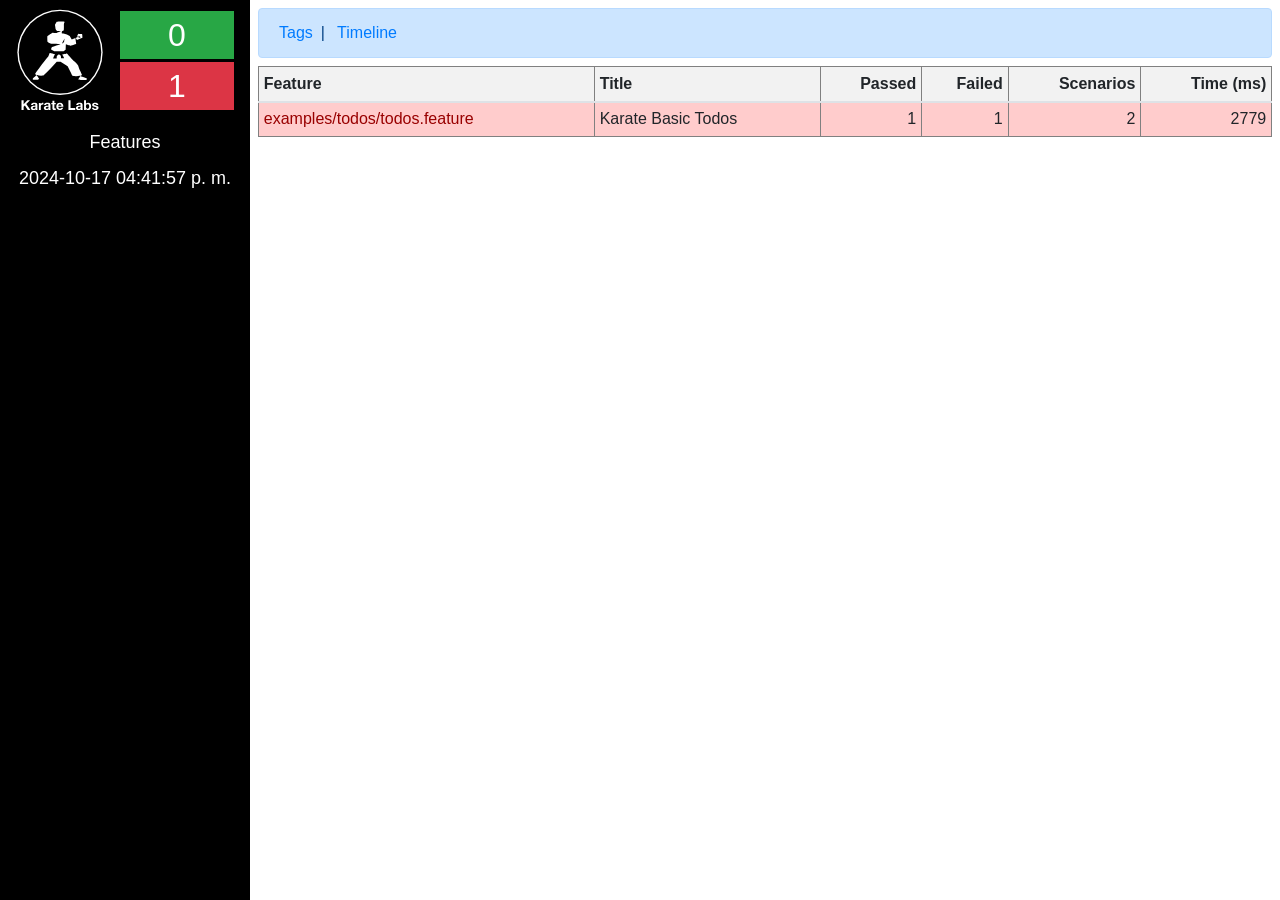
==== karate-template/target/karate-reports/karate-summary.html @ 6a486c6c "Explanation methods" ====
<!DOCTYPE html>
<html lang="en">
  <head>
    <meta charset="utf-8"/>
    <meta name="viewport" content="width=device-width, initial-scale=1, shrink-to-fit=no"/>
    <link rel="stylesheet" href="res/bootstrap.min.css" type="text/css"/>
    <link rel="stylesheet" href="res/karate-report.css" type="text/css"/>
    <link rel="shortcut icon" href="favicon.ico"/>
    <script type="text/javascript" src="res/jquery.min.js"></script>
    <script type="text/javascript" src="res/jquery.tablesorter.min.js"></script>
    <script type="text/javascript" src="res/bootstrap.min.js"></script>
    <script type="text/javascript" src="res/karate-report.js"></script>    
    <title>Karate Summary Report</title>
  </head>
  <body>
    <div id="root-container">
      <div id="leftnav">
        
        <div>
  <div class="nav-logo">
    <a href="https://karatelabs.io">
      <img src="karate-labs-logo-ring.svg" alt="Karate Labs"/>
    </a>
    <div class="nav-count">
      <div id="nav-pass" class="bg-success">0</div>
      <div id="nav-fail" class="bg-danger">1</div>
    </div>
  </div>
  <div id="nav-env">
    <div></div>
  </div>
  <div id="nav-type">
    <div>Features</div>
  </div>
  <div id="nav-date">
    <div>2024-10-17 04:41:57 p. m.</div>
  </div>
</div>

      </div>
      <div id="content">
        <div class="page-heading alert alert-primary">
          <a href="karate-tags.html">Tags</a><span class="feature-label">|</span>
          <a href="karate-timeline.html">Timeline</a>
        </div>
        <table class="features-table table table-sm">
          <thead>
            <tr>
              <th>Feature</th>
              <th>Title</th>
              <th class="num">Passed</th>
              <th class="num">Failed</th>
              <th class="num">Scenarios</th>
              <th class="num">Time (ms)</th>
            </tr>
          </thead>
          <tbody>
            <tr class="failed">
              <td>
                <a href="examples.todos.todos.html">examples/todos/todos.feature</a>
              </td>
              <td>Karate Basic Todos</td>
              <td class="num">1</td>
              <td class="num">1</td>
              <td class="num">2</td>
              <td class="num">2779</td>
            </tr>
          </tbody>
        </table>
      </div>
    </div>
  </body>
</html>
---- karate-template/target/karate-reports/res/karate-report.css ----
#root-container { display: flex; align-items: stretch; }
#leftnav { min-width: 250px; max-width: 250px; min-height: 100vh; background: #000; color: #fff; position: fixed; }

.nav-logo { display: flex; }
.nav-logo img { width: 120px; padding: 0.3em; }
.nav-count { margin-top: 0.5em; margin-right: 1em; width: 100%; }
#nav-pass, #nav-fail { font-size: xx-large; text-align: center; width: 100%; display: block; margin-top: 0.1em; }
#nav-type, #nav-date, #nav-env { margin: 0.5em 1em; font-size: large; text-align: center; }

.nav-container { display: flex; flex-direction: column; overflow-y: scroll; height: 80vh; }
.nav-item { margin: 0.5em 1em; padding: 0.2em; }
.nav-item a { color: #000; display: block; }

#content { padding: 0.5em; margin-left: 250px; width: 100%; }

.features-table, .tags-table { border: 1px solid gray; }
.tags-table th, .tags-table td { text-align: center; }
.tags-table .feature-cell { text-align: left; }
.features-table .passed a, .tags-table .passed a { color: #006600; }
.features-table .failed a, .tags-table .failed a { color: #990000; }
.features-table th, .tags-table th { border: 1px solid gray; background-color: #f2f2f2; }
.features-table td, .tags-table td { border: 1px solid gray; }
.num { text-align: right; }

.page-heading  { margin-bottom: 0.5em; }
.feature-label { padding: 0 0.5em; }
.feature-path { font-weight: bold; font-style: italic; }
.feature-name { font-weight: bold; }
.feature-description { font-style: italic; padding-left: 1em; }

.scenario { border: 1px solid gray; margin-bottom: 1em;  }
.scenario-heading { border-bottom: 1px solid gray; margin-bottom: 2px; display: flex; }
.heading-container { padding: 0.2em 0.5em; background-color: #fff3cd; width: 100%; margin: 0 0 0 2px; }
.scenario-tags .badge { margin-right: 0.5em; }
.scenario-name { font-weight: bold; padding-left: 0.2em; }
.scenario-time { width: 90px; padding: 0.2em 0.6em; text-align: right; margin: 0 2px 0 2px }

.step-row { display: flex; margin: 0 2px 2px 2px; }
.step-container { width: 100%; display: flex; }
.step-row a { width: 100%; }
a .step-container { width: 100%; color: #000; }
.callarg-container { display: flex; }
.step-indent { display: inline-block; width: 15px; background-color: #d9d9d9; margin-left: 2px; }
.step-ref { width: 50px; text-align: right; padding: 0 0.2em 0 0.2em; }
.bg-step { background-color: #d9d9d9; }
.comment { background-color: #d9d9d9; }
a .step-ref { font-weight: bold; color: blue; }
.step-cell { display: flex; width: 100%; padding: 0 0.2em 0 0.2em; margin-left: 2px; }
.time-cell { width: 90px; margin-left: 2px; padding-right: 0.5em; text-align: right; }

.scenario table { margin: 0.5em; }
.scenario table td { border: 1px solid gray; padding: 0.1em 0.2em; }
.preformatted { white-space: pre-wrap; font-family: monospace; padding: 0 0.3em 0.2em 0.3em; overflow: auto; font-size: 13px; }
.embed img { width: 100%; }

.passed { background-color: #bff2bf; }
.failed { background-color: #ffcccc; }
.skipped { background-color: #ffdd99; }

/***********/
/* diff ui */
/***********/
.diff-ui > div {
    text-align: center;
    vertical-align: top;
}
.diff-ui .hidden {
    visibility: hidden;
}
.diff-ui-screenshots {
    display: flex;
    flex-direction: row;
}
.diff-ui-screenshots img {
    cursor: zoom-in;
}
.diff-ui-screenshots > div {
    width: 32%;
    margin: 10px 1%;
}
.diff-ui .image-diff {
    position: relative;
}
.diff-ui .img-container img {
    user-select: none;
}
.diff-ui-inset {
    margin: 20px;
}
.diff-ui .diff-results {
    width: 100%;
}
.diff-ui .form-group {
    text-align: left;
}
.diff-ui-controls {
    margin: 20px auto;
    max-width: 720px;
}
.diff-ui-controls select {
    -webkit-appearance: none;
    -moz-appearance: none;
    background: transparent;
    background-image: url("data:image/svg+xml;utf8,<svg fill='black' height='24' viewBox='0 0 24 24' width='24' xmlns='http://www.w3.org/2000/svg'><path d='M7 10l5 5 5-5z'/><path d='M0 0h24v24H0z' fill='none'/></svg>");
    background-repeat: no-repeat;
    background-position-x: 100%;
    background-position-y: 2px;
    color: black;
    border: 1px solid rgb(128, 128, 128);
    border-radius: .2rem;
    margin-right: 2rem;
    padding-right: 2rem;
}
.diff-ui-controls .btn.rebase {
    color: black;
    background-color: #bff2bf;
    border: 1px solid #add1ad;
}
.diff-ui-controls .btn.rebase:hover {
    background-color: #add1ad;
}
.diff-ui-controls .btn-group button {
    color: rgb(128, 128, 128);
    background-color: lightgray;
    border: 1px solid rgb(128, 128, 128);
}
.diff-ui-controls .btn-group button.active {
    color: black;
    background-color: white;
}
.diff-ui-controls button.active.yellow {
    color: black;
    background-color: rgb(255, 255, 0);
}
.diff-ui-controls button.active.pink {
    color: white;
    background-color: rgb(255, 0, 255);
}
/*********/
/* modal */
/*********/
.diff-ui .modal {
    width: 100%;
    display: none;
}
.diff-ui .modal pre {
    text-align: left;
}
.diff-ui .fit-content .modal-dialog {
    max-width: fit-content;
}
.diff-ui .full-screen .modal-dialog {
    max-width: 95%;
}
.diff-ui .full-screen img {
    cursor: zoom-in;
    width: auto;
    max-width: 100%;
}
.diff-ui .full-screen .zoomed img {
    cursor: zoom-out;
    width: 100%
}

/*********************/
/* comparison slider */
/*********************/
.diff-ui .compareContainer {
    position: relative;
    display: inline-block;
}
.diff-ui .zoomed .compareContainer {
    position: relative;
    display: block;
}
.diff-ui .compareContainer > div {
    position: absolute;
    top: 0;
    left: 0;
    bottom: 0;
    right: 0;
    background-size: cover;
}
.diff-ui .compareContainer .slider {
    position: absolute;
    top: 0;
    bottom: 0;
    left: calc(50% - 4px);
    width: 8px;
    cursor: col-resize;
    background-color: #4c4c4c;
}
.diff-ui .slider > div {
    width: 1px;
    height: 100%;
    margin: 0 auto;
    display: inline-block;
    background-color: black;
}

/******************/
/* ignored box UI */
/******************/
.diff-ui .ignored-box-ui {
    position: absolute;
    background-color: rgba(155, 155, 155, 0.5);
    outline: 1px dashed #0000bb;
    box-sizing: border-box;
    z-index: 999;
}
.diff-ui .ignored-box-ui.active {
    outline: 1px dashed yellow;
}
.diff-ui .ui-resizable-handle {
    position: absolute;
    font-size: 0.1px;
    display: block;
    -ms-touch-action: none;
    touch-action: none;
}
.diff-ui .ui-resizable-n {
    cursor: n-resize;
    height: 7px;
    width: 100%;
    top: -5px;
    left: 0;
}
.diff-ui .ui-resizable-s {
    cursor: s-resize;
    height: 7px;
    width: 100%;
    bottom: -5px;
    left: 0;
}
.diff-ui .ui-resizable-e {
    cursor: e-resize;
    width: 7px;
    right: -5px;
    top: 0;
    height: 100%;
}
.diff-ui .ui-resizable-w {
    cursor: w-resize;
    width: 7px;
    left: -5px;
    top: 0;
    height: 100%;
}
.diff-ui .ui-resizable-se {
    cursor: se-resize;
    width: 12px;
    height: 12px;
    right: -5px;
    bottom: -5px;
}
.diff-ui .ui-resizable-sw {
    cursor: sw-resize;
    width: 9px;
    height: 9px;
    left: -5px;
    bottom: -5px;
}
.diff-ui .ui-resizable-nw {
    cursor: nw-resize;
    width: 9px;
    height: 9px;
    left: -5px;
    top: -5px;
}
.diff-ui .ui-resizable-ne {
    cursor: ne-resize;
    width: 9px;
    height: 9px;
    right: -5px;
    top: -5px;
}
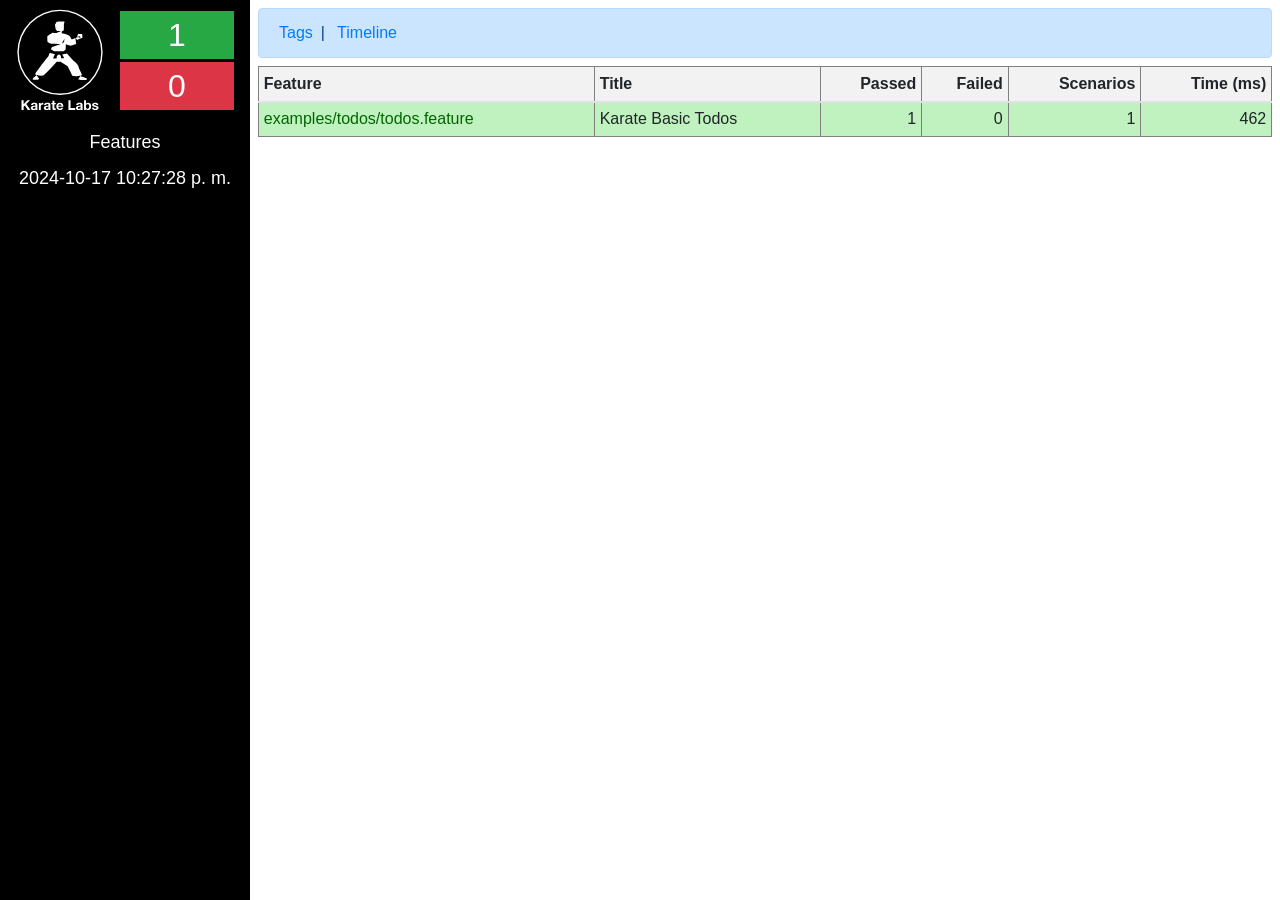
==== commit bfd3f645: "new features" ====
--- a/karate-template/target/karate-reports/karate-summary.html
+++ b/karate-template/target/karate-reports/karate-summary.html
@@ -22,8 +22,8 @@
       <img src="karate-labs-logo-ring.svg" alt="Karate Labs"/>
     </a>
     <div class="nav-count">
-      <div id="nav-pass" class="bg-success">0</div>
-      <div id="nav-fail" class="bg-danger">1</div>
+      <div id="nav-pass" class="bg-success">1</div>
+      <div id="nav-fail" class="bg-danger">0</div>
     </div>
   </div>
   <div id="nav-env">
@@ -33,7 +33,7 @@
     <div>Features</div>
   </div>
   <div id="nav-date">
-    <div>2024-10-17 04:41:57 p. m.</div>
+    <div>2024-10-17 10:27:28 p. m.</div>
   </div>
 </div>
 
@@ -55,15 +55,15 @@
             </tr>
           </thead>
           <tbody>
-            <tr class="failed">
+            <tr class="passed">
               <td>
                 <a href="examples.todos.todos.html">examples/todos/todos.feature</a>
               </td>
               <td>Karate Basic Todos</td>
               <td class="num">1</td>
+              <td class="num">0</td>
               <td class="num">1</td>
-              <td class="num">2</td>
-              <td class="num">2779</td>
+              <td class="num">462</td>
             </tr>
           </tbody>
         </table>
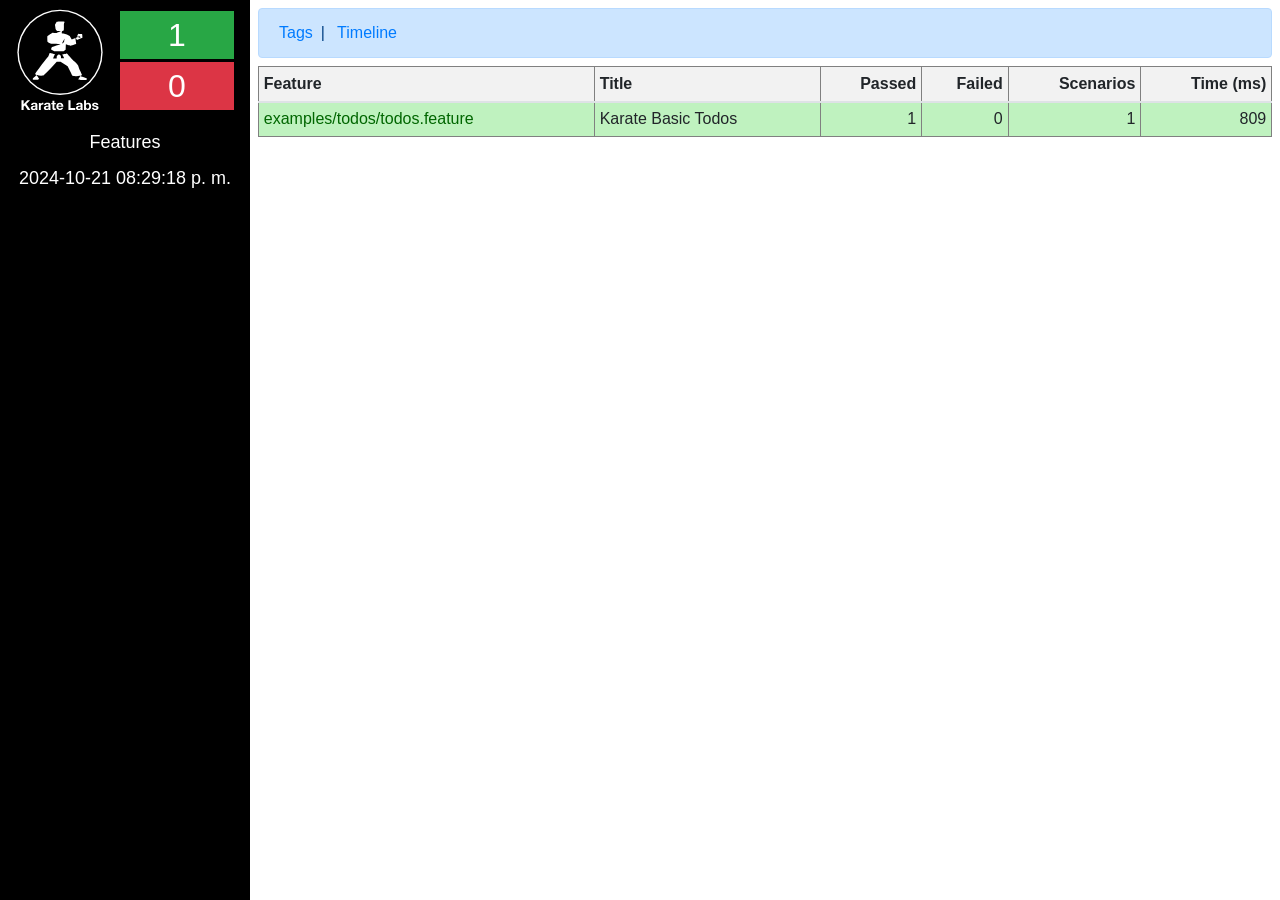
==== commit d8ba96b8: "new features" ====
--- a/karate-template/target/karate-reports/karate-summary.html
+++ b/karate-template/target/karate-reports/karate-summary.html
@@ -33,7 +33,7 @@
     <div>Features</div>
   </div>
   <div id="nav-date">
-    <div>2024-10-17 10:27:28 p. m.</div>
+    <div>2024-10-21 08:29:18 p. m.</div>
   </div>
 </div>
 
@@ -63,7 +63,7 @@
               <td class="num">1</td>
               <td class="num">0</td>
               <td class="num">1</td>
-              <td class="num">462</td>
+              <td class="num">809</td>
             </tr>
           </tbody>
         </table>
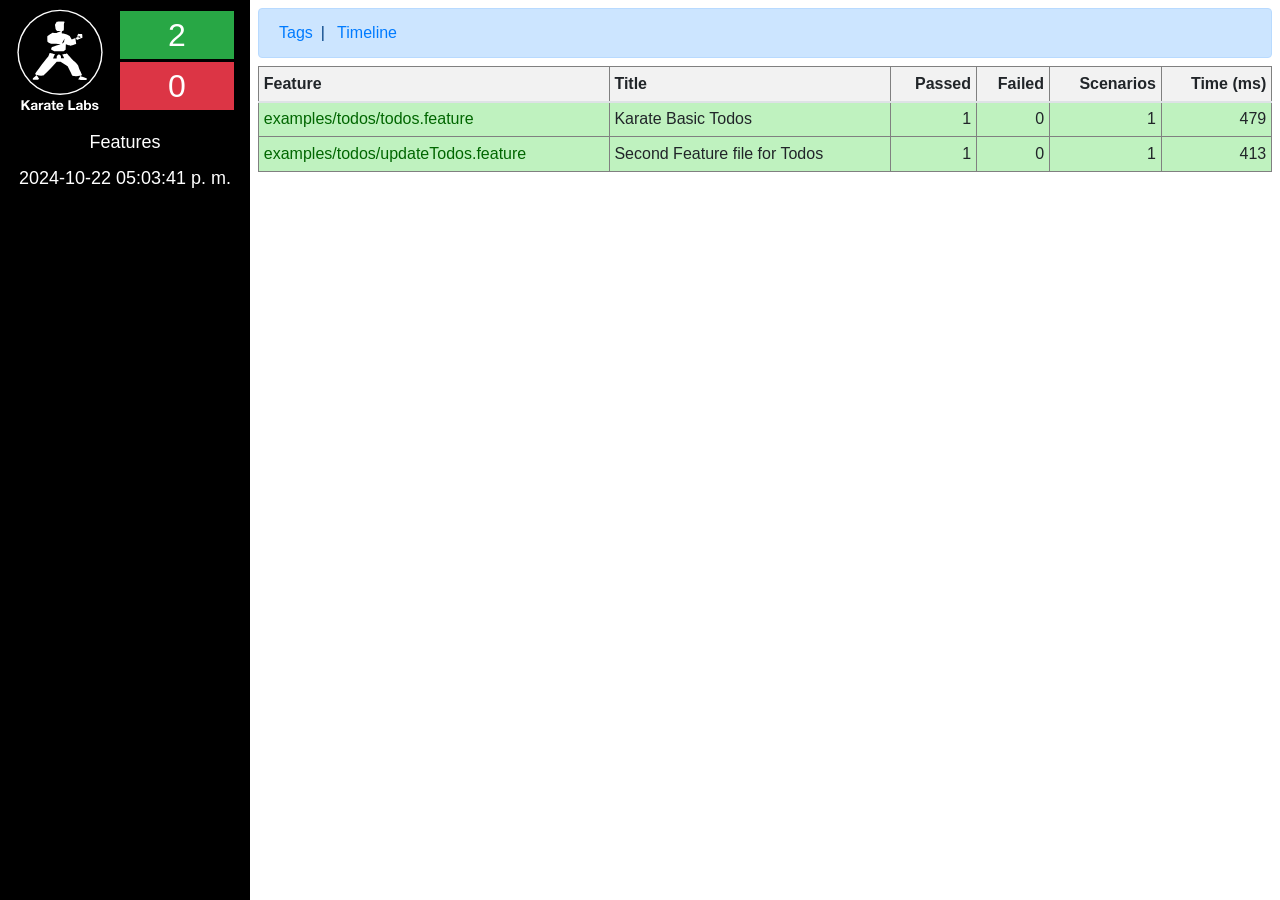
==== commit f644f569: "New features added" ====
--- a/karate-template/target/karate-reports/karate-summary.html
+++ b/karate-template/target/karate-reports/karate-summary.html
@@ -22,7 +22,7 @@
       <img src="karate-labs-logo-ring.svg" alt="Karate Labs"/>
     </a>
     <div class="nav-count">
-      <div id="nav-pass" class="bg-success">1</div>
+      <div id="nav-pass" class="bg-success">2</div>
       <div id="nav-fail" class="bg-danger">0</div>
     </div>
   </div>
@@ -33,7 +33,7 @@
     <div>Features</div>
   </div>
   <div id="nav-date">
-    <div>2024-10-21 08:29:18 p. m.</div>
+    <div>2024-10-22 05:03:41 p. m.</div>
   </div>
 </div>
 
@@ -63,7 +63,17 @@
               <td class="num">1</td>
               <td class="num">0</td>
               <td class="num">1</td>
-              <td class="num">809</td>
+              <td class="num">479</td>
+            </tr>
+            <tr class="passed">
+              <td>
+                <a href="examples.todos.updateTodos.html">examples/todos/updateTodos.feature</a>
+              </td>
+              <td>Second Feature file for Todos</td>
+              <td class="num">1</td>
+              <td class="num">0</td>
+              <td class="num">1</td>
+              <td class="num">413</td>
             </tr>
           </tbody>
         </table>
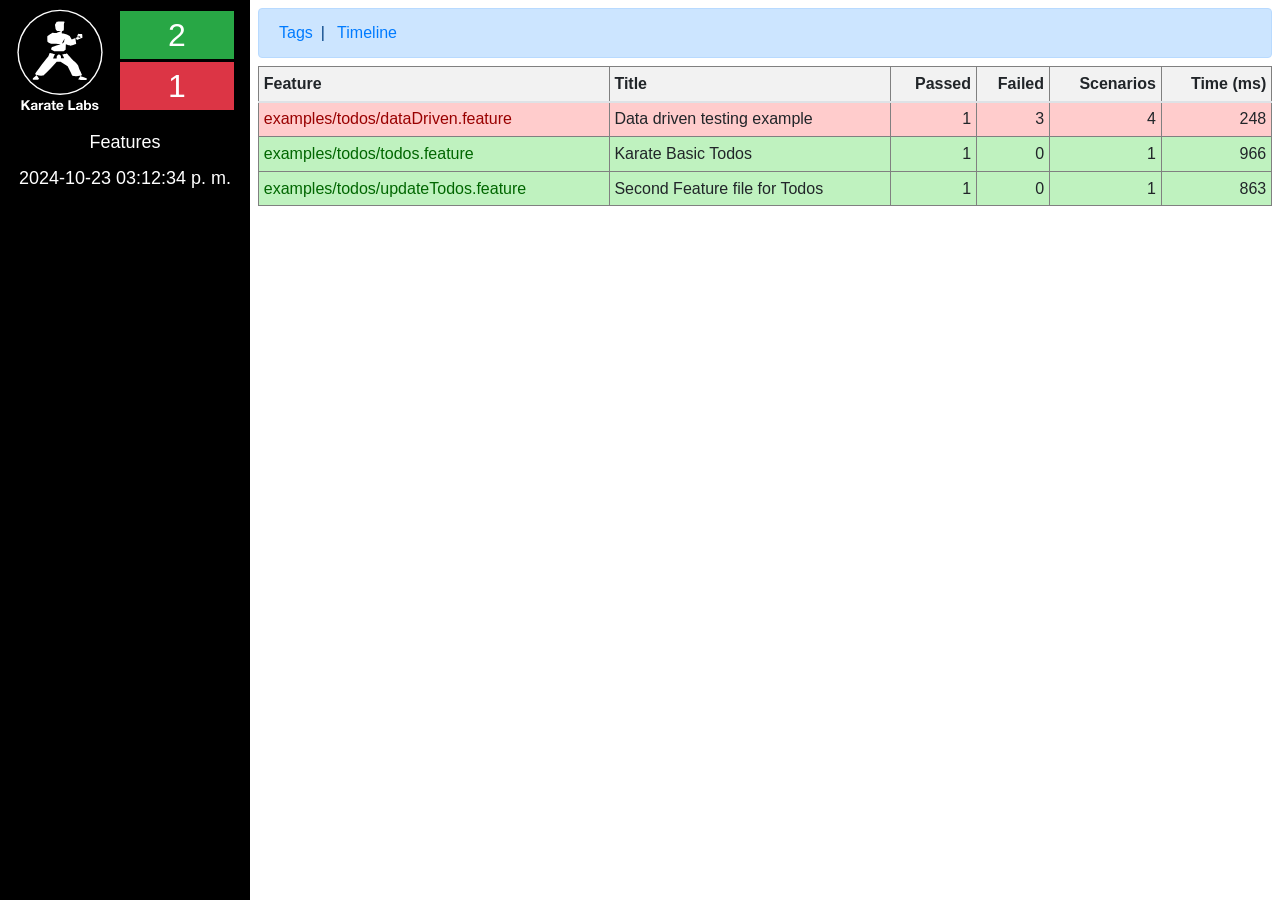
==== commit d103ef41: "New features added" ====
--- a/karate-template/target/karate-reports/karate-summary.html
+++ b/karate-template/target/karate-reports/karate-summary.html
@@ -23,7 +23,7 @@
     </a>
     <div class="nav-count">
       <div id="nav-pass" class="bg-success">2</div>
-      <div id="nav-fail" class="bg-danger">0</div>
+      <div id="nav-fail" class="bg-danger">1</div>
     </div>
   </div>
   <div id="nav-env">
@@ -33,7 +33,7 @@
     <div>Features</div>
   </div>
   <div id="nav-date">
-    <div>2024-10-22 05:03:41 p. m.</div>
+    <div>2024-10-23 03:12:34 p. m.</div>
   </div>
 </div>
 
@@ -55,6 +55,16 @@
             </tr>
           </thead>
           <tbody>
+            <tr class="failed">
+              <td>
+                <a href="examples.todos.dataDriven.html">examples/todos/dataDriven.feature</a>
+              </td>
+              <td>Data driven testing example</td>
+              <td class="num">1</td>
+              <td class="num">3</td>
+              <td class="num">4</td>
+              <td class="num">248</td>
+            </tr>
             <tr class="passed">
               <td>
                 <a href="examples.todos.todos.html">examples/todos/todos.feature</a>
@@ -63,7 +73,7 @@
               <td class="num">1</td>
               <td class="num">0</td>
               <td class="num">1</td>
-              <td class="num">479</td>
+              <td class="num">966</td>
             </tr>
             <tr class="passed">
               <td>
@@ -73,7 +83,7 @@
               <td class="num">1</td>
               <td class="num">0</td>
               <td class="num">1</td>
-              <td class="num">413</td>
+              <td class="num">863</td>
             </tr>
           </tbody>
         </table>
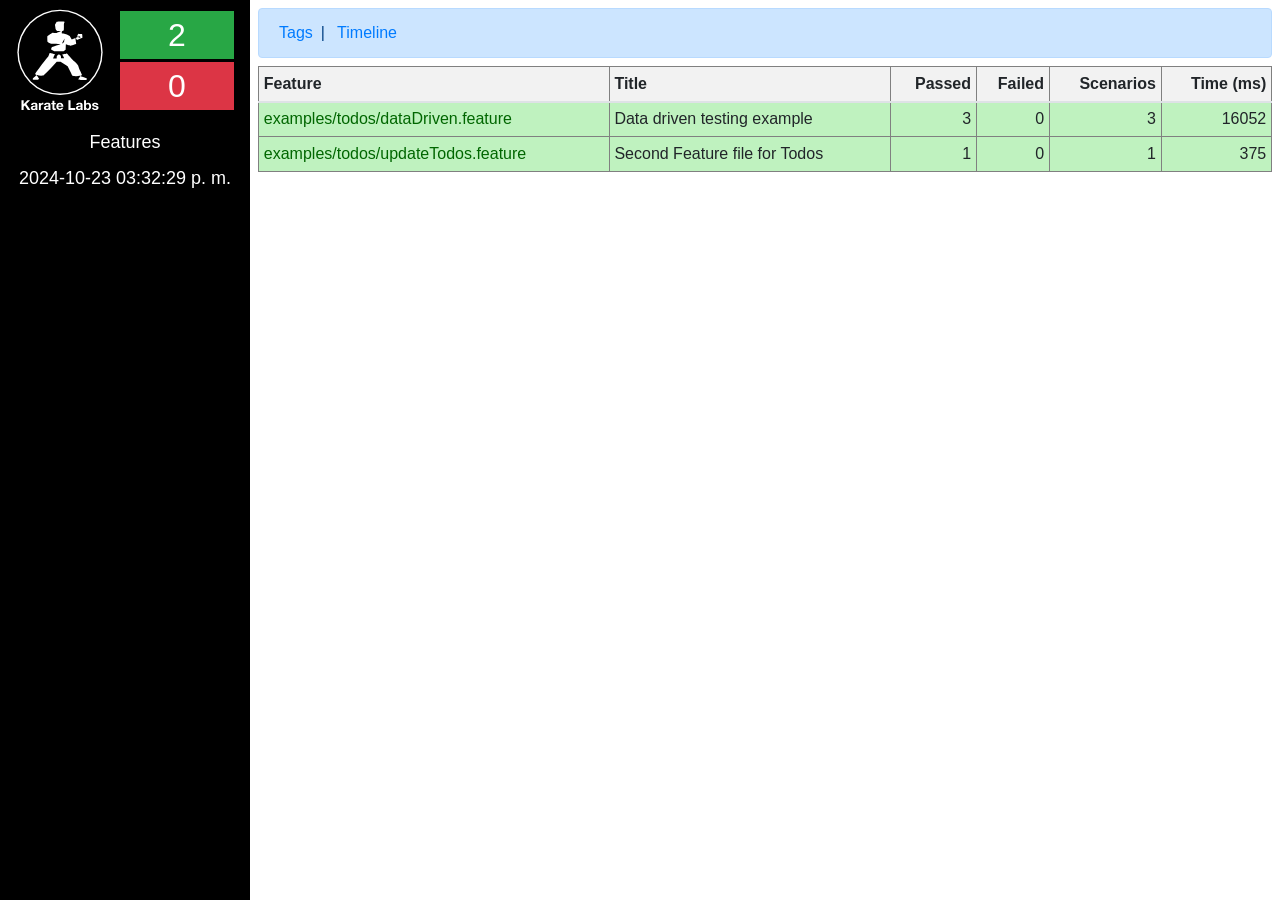
==== commit 408ed849: "New features added" ====
--- a/karate-template/target/karate-reports/karate-summary.html
+++ b/karate-template/target/karate-reports/karate-summary.html
@@ -23,7 +23,7 @@
     </a>
     <div class="nav-count">
       <div id="nav-pass" class="bg-success">2</div>
-      <div id="nav-fail" class="bg-danger">1</div>
+      <div id="nav-fail" class="bg-danger">0</div>
     </div>
   </div>
   <div id="nav-env">
@@ -33,7 +33,7 @@
     <div>Features</div>
   </div>
   <div id="nav-date">
-    <div>2024-10-23 03:12:34 p. m.</div>
+    <div>2024-10-23 03:32:29 p. m.</div>
   </div>
 </div>
 
@@ -55,25 +55,15 @@
             </tr>
           </thead>
           <tbody>
-            <tr class="failed">
+            <tr class="passed">
               <td>
                 <a href="examples.todos.dataDriven.html">examples/todos/dataDriven.feature</a>
               </td>
               <td>Data driven testing example</td>
-              <td class="num">1</td>
               <td class="num">3</td>
-              <td class="num">4</td>
-              <td class="num">248</td>
-            </tr>
-            <tr class="passed">
-              <td>
-                <a href="examples.todos.todos.html">examples/todos/todos.feature</a>
-              </td>
-              <td>Karate Basic Todos</td>
-              <td class="num">1</td>
               <td class="num">0</td>
-              <td class="num">1</td>
-              <td class="num">966</td>
+              <td class="num">3</td>
+              <td class="num">16052</td>
             </tr>
             <tr class="passed">
               <td>
@@ -83,7 +73,7 @@
               <td class="num">1</td>
               <td class="num">0</td>
               <td class="num">1</td>
-              <td class="num">863</td>
+              <td class="num">375</td>
             </tr>
           </tbody>
         </table>
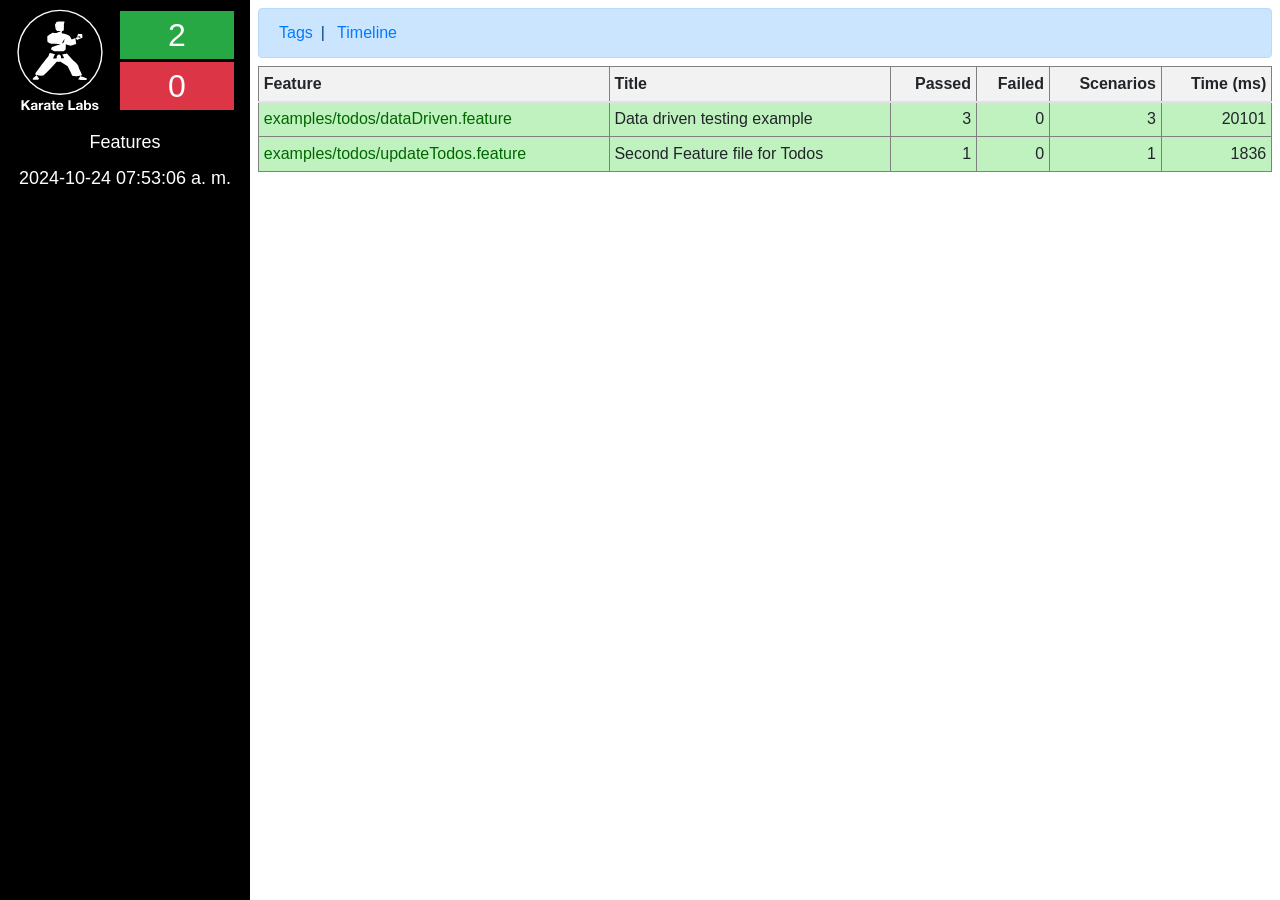
==== commit 813a76b2: "Features added" ====
--- a/karate-template/target/karate-reports/karate-summary.html
+++ b/karate-template/target/karate-reports/karate-summary.html
@@ -33,7 +33,7 @@
     <div>Features</div>
   </div>
   <div id="nav-date">
-    <div>2024-10-23 03:32:29 p. m.</div>
+    <div>2024-10-24 07:53:06 a. m.</div>
   </div>
 </div>
 
@@ -63,7 +63,7 @@
               <td class="num">3</td>
               <td class="num">0</td>
               <td class="num">3</td>
-              <td class="num">16052</td>
+              <td class="num">20101</td>
             </tr>
             <tr class="passed">
               <td>
@@ -73,7 +73,7 @@
               <td class="num">1</td>
               <td class="num">0</td>
               <td class="num">1</td>
-              <td class="num">375</td>
+              <td class="num">1836</td>
             </tr>
           </tbody>
         </table>
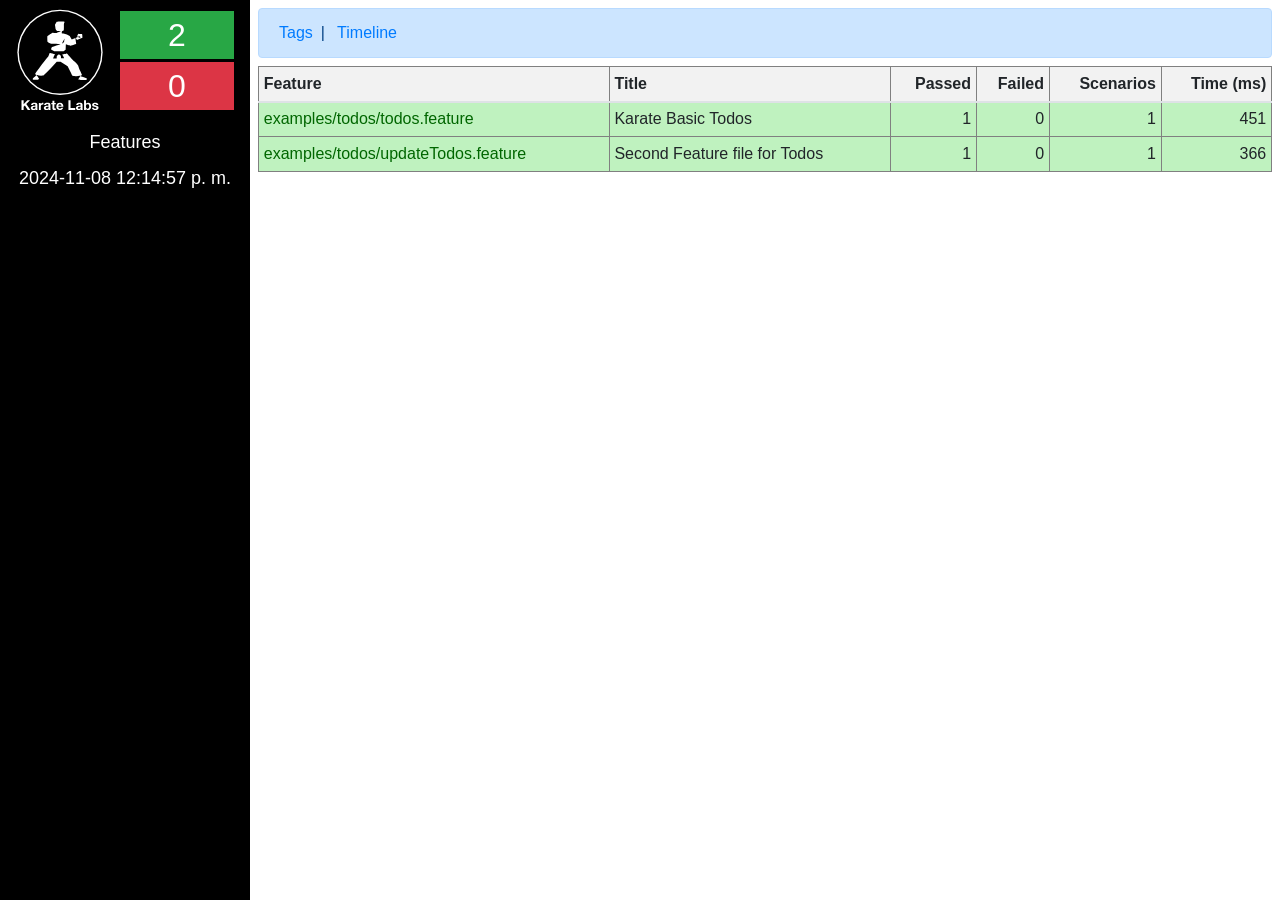
==== commit d3a9453a: "Lookup" ====
--- a/karate-template/target/karate-reports/karate-summary.html
+++ b/karate-template/target/karate-reports/karate-summary.html
@@ -33,7 +33,7 @@
     <div>Features</div>
   </div>
   <div id="nav-date">
-    <div>2024-10-24 07:53:06 a. m.</div>
+    <div>2024-11-08 12:14:57 p. m.</div>
   </div>
 </div>
 
@@ -57,13 +57,13 @@
           <tbody>
             <tr class="passed">
               <td>
-                <a href="examples.todos.dataDriven.html">examples/todos/dataDriven.feature</a>
+                <a href="examples.todos.todos.html">examples/todos/todos.feature</a>
               </td>
-              <td>Data driven testing example</td>
-              <td class="num">3</td>
+              <td>Karate Basic Todos</td>
+              <td class="num">1</td>
               <td class="num">0</td>
-              <td class="num">3</td>
-              <td class="num">20101</td>
+              <td class="num">1</td>
+              <td class="num">451</td>
             </tr>
             <tr class="passed">
               <td>
@@ -73,7 +73,7 @@
               <td class="num">1</td>
               <td class="num">0</td>
               <td class="num">1</td>
-              <td class="num">1836</td>
+              <td class="num">366</td>
             </tr>
           </tbody>
         </table>
